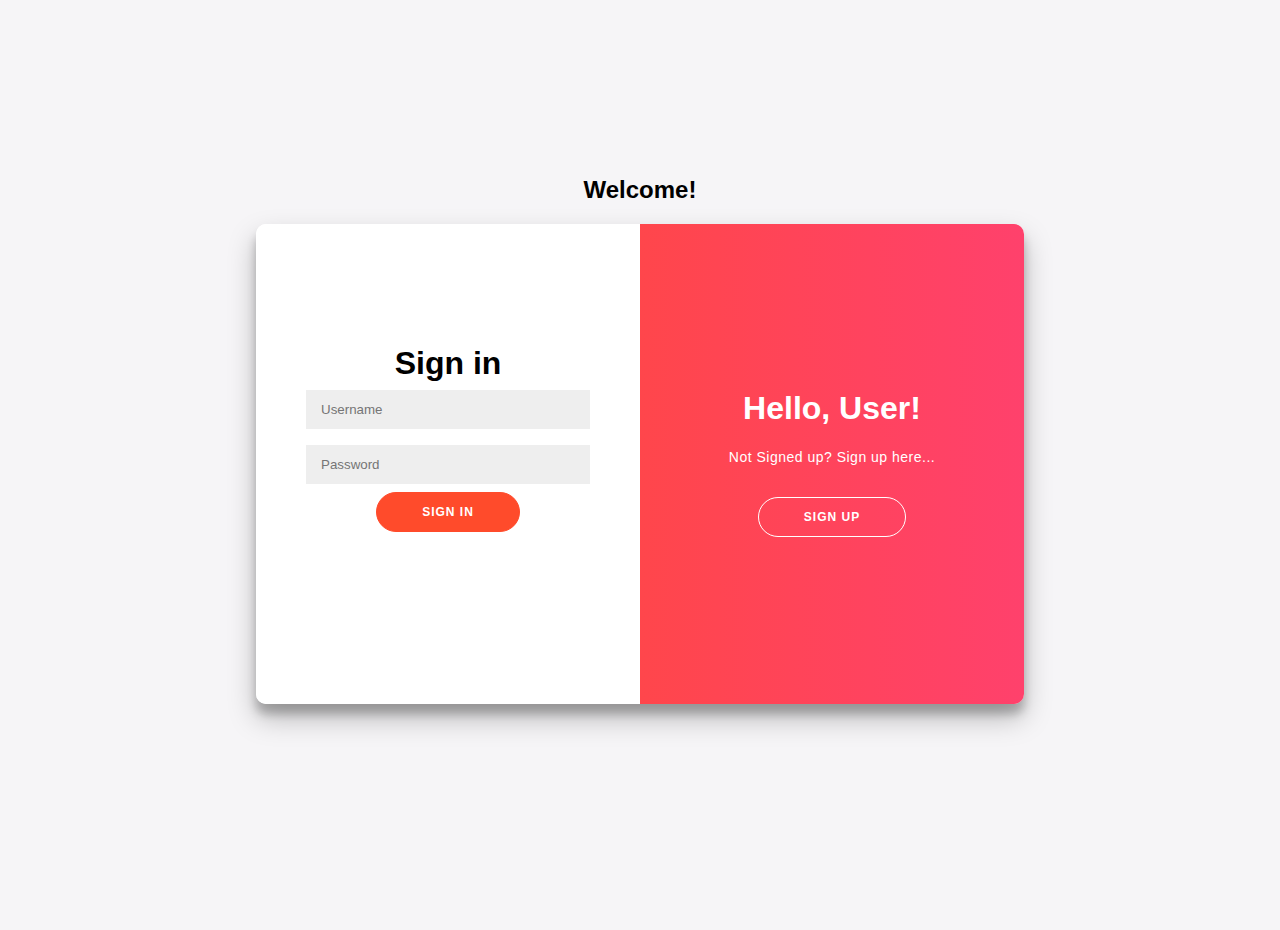
==== index.html @ 39256166 "adding login screen" ====
<html>
  <head>
    <title>Welcome</title>
    <meta name="viewport" content="width=device-width, initial-scale=1.0">
    <link rel="stylesheet" href="css/index.css">
    <script src="js/jquery-3.3.1.min.js"></script>  
    <script src="js/axios.min.js"></script>

   
  </head>
  <body>


    <h2>Welcome!</h2>
    
    <div class="container" id="container">
        <div class="form-container sign-up-container">
            <form action="#">
                <h1>Create Account</h1>
                <input type="text" placeholder="Name" />
                <input type="email" placeholder="Email" />
                <input type="password" placeholder="Password" />
                <button>Sign Up</button>

            </form>
        </div>

        

        <div class="form-container sign-in-container">
            <form action="" method="post">
                <h1>Sign in</h1>
                <input id="username" type="text" placeholder="Username" name="username" />
                <input id="password" type="password" placeholder="Password" name="password"  />
               
                <button  onclick="begin()" type="button" value="Login">Sign In</button>
                <div id="spinner"></div>
                <p id ="error-output" class="error" ></p>
               
            </form>
            
        </div>
        <div id="spinner"></div>
        <div class="overlay-container">
            <div class="overlay">
                <div class="overlay-panel overlay-left">
                    <h1>Welcome Back!</h1>
                    <p>Login with your ID</p>
                    <button class="ghost" id="signIn">Sign In</button>
                </div>
                <div class="overlay-panel overlay-right">
                    <h1>Hello, User!</h1>
                    <p>Not Signed up? Sign up here...</p>
                    <button class="ghost" id="signUp">Sign Up</button>
                </div>
            </div>
        </div>
    </div>

    

    <script src='js/index.js'></script>
    

  </body>
</html>
---- css/index.css ----
* {
	box-sizing: border-box;
}

body {
	background: #f6f5f7;
	display: flex;
	justify-content: center;
	align-items: center;
	flex-direction: column;
	font-family: 'Montserrat', sans-serif;
	height: 100vh;
	margin: -20px 0 50px;
}

h1 {
	font-weight: bold;
	margin: 0;
}

h2 {
	text-align: center;
}

p {
	font-size: 14px;
	font-weight: 100;
	line-height: 20px;
	letter-spacing: 0.5px;
	margin: 20px 0 30px;
}

span {
	font-size: 12px;
}

a {
	color: #333;
	font-size: 14px;
	text-decoration: none;
	margin: 15px 0;
}

button {
	border-radius: 20px;
	border: 1px solid #FF4B2B;
	background-color: #FF4B2B;
	color: #FFFFFF;
	font-size: 12px;
	font-weight: bold;
	padding: 12px 45px;
	letter-spacing: 1px;
	text-transform: uppercase;
	transition: transform 80ms ease-in;
}

button:active {
	transform: scale(0.95);
}

button:focus {
	outline: none;
}

button.ghost {
	background-color: transparent;
	border-color: #FFFFFF;
}

form {
	background-color: #FFFFFF;
	display: flex;
	align-items: center;
	justify-content: center;
	flex-direction: column;
	padding: 0 50px;
	height: 100%;
	text-align: center;
}

input {
	background-color: #eee;
	border: none;
	padding: 12px 15px;
	margin: 8px 0;
	width: 100%;
}

.container {
	background-color: #fff;
	border-radius: 10px;
  	box-shadow: 0 14px 28px rgba(0,0,0,0.25), 
			0 10px 10px rgba(0,0,0,0.22);
	position: relative;
	overflow: hidden;
	width: 768px;
	max-width: 100%;
	min-height: 480px;
}

.form-container {
	position: absolute;
	top: 0;
	height: 100%;
	transition: all 0.6s ease-in-out;
}

.sign-in-container {
	left: 0;
	width: 50%;
	z-index: 2;
}

.container.right-panel-active .sign-in-container {
	transform: translateX(100%);
}

.sign-up-container {
	left: 0;
	width: 50%;
	opacity: 0;
	z-index: 1;
}

.container.right-panel-active .sign-up-container {
	transform: translateX(100%);
	opacity: 1;
	z-index: 5;
	animation: show 0.6s;
}

@keyframes show {
	0%, 49.99% {
		opacity: 0;
		z-index: 1;
	}
	
	50%, 100% {
		opacity: 1;
		z-index: 5;
	}
}

.overlay-container {
	position: absolute;
	top: 0;
	left: 50%;
	width: 50%;
	height: 100%;
	overflow: hidden;
	transition: transform 0.6s ease-in-out;
	z-index: 100;
}

.container.right-panel-active .overlay-container{
	transform: translateX(-100%);
}

.overlay {
	background: #FF416C;
	background: -webkit-linear-gradient(to right, #FF4B2B, #FF416C);
	background: linear-gradient(to right, #FF4B2B, #FF416C);
	background-repeat: no-repeat;
	background-size: cover;
	background-position: 0 0;
	color: #FFFFFF;
	position: relative;
	left: -100%;
	height: 100%;
	width: 200%;
  	transform: translateX(0);
	transition: transform 0.6s ease-in-out;
}

.container.right-panel-active .overlay {
  	transform: translateX(50%);
}

.overlay-panel {
	position: absolute;
	display: flex;
	align-items: center;
	justify-content: center;
	flex-direction: column;
	padding: 0 40px;
	text-align: center;
	top: 0;
	height: 100%;
	width: 50%;
	transform: translateX(0);
	transition: transform 0.6s ease-in-out;
}

.overlay-left {
	transform: translateX(-20%);
}

.container.right-panel-active .overlay-left {
	transform: translateX(0);
}

.overlay-right {
	right: 0;
	transform: translateX(0);
}

.container.right-panel-active .overlay-right {
	transform: translateX(20%);
}

.social-container {
	margin: 20px 0;
}

.social-container a {
	border: 1px solid #DDDDDD;
	border-radius: 50%;
	display: inline-flex;
	justify-content: center;
	align-items: center;
	margin: 0 5px;
	height: 40px;
	width: 40px;
}

footer {
    background-color: #222;
    color: #fff;
    font-size: 14px;
    bottom: 0;
    position: fixed;
    left: 0;
    right: 0;
    text-align: center;
    z-index: 999;
}

footer p {
    margin: 10px 0;
}

footer i {
    color: red;
}

footer a {
    color: #3c97bf;
    text-decoration: none;
}



#spinner{
  display: none;
  width: 38px;
  height: 38px;

  border: 2px solid #f3f3f3;
  border-top:3px solid #f25a41;
  border-radius: 100%;


  margin: 8px 0;

  animation: spin 1s infinite linear;
}

@keyframes spin {
  from {
      transform: rotate(0deg);
  } to {
      transform: rotate(360deg);
  }
}

#spinner.show {
  display: block;
}
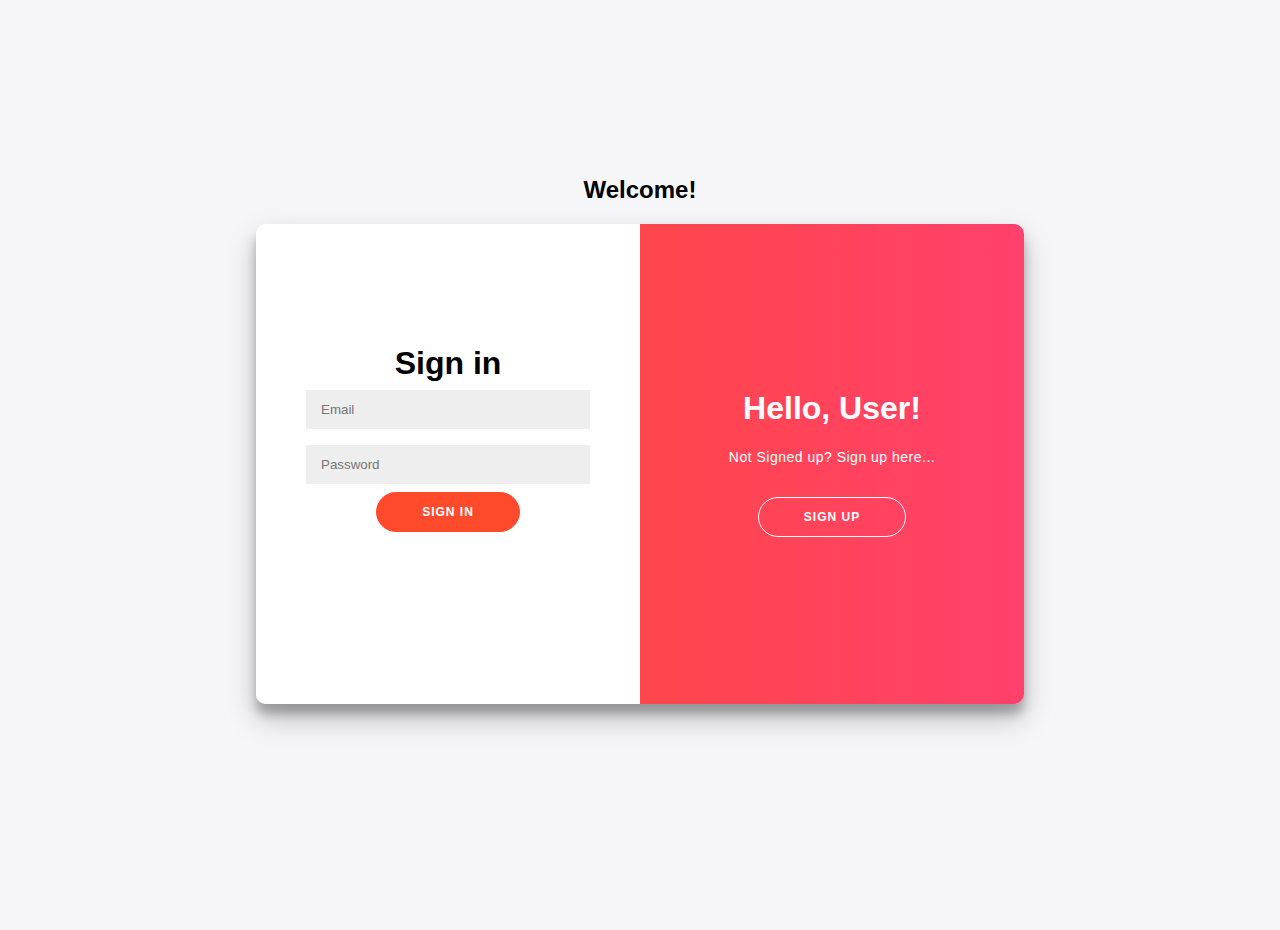
==== commit a0468bf9: "register api changes" ====
--- a/index.html
+++ b/index.html
@@ -2,7 +2,7 @@
   <head>
     <title>Welcome</title>
     <meta name="viewport" content="width=device-width, initial-scale=1.0">
-    <link rel="stylesheet" href="css/index.css">
+    <link rel="stylesheet" href="css/style.css">
     <script src="js/jquery-3.3.1.min.js"></script>  
     <script src="js/axios.min.js"></script>
 
@@ -17,11 +17,14 @@
         <div class="form-container sign-up-container">
             <form action="#">
                 <h1>Create Account</h1>
-                <input type="text" placeholder="Name" />
-                <input type="email" placeholder="Email" />
-                <input type="password" placeholder="Password" />
-                <button>Sign Up</button>
-
+                <input id='name_' type="text" placeholder="Name" />
+                <inputid id='email_'  type="email" placeholder="Email" />
+                <input id='password_' type="password" placeholder="Password" />
+                <input id='card_num_' type="number" placeholder="VISA Card Number" />
+                <input id='budget_' type="number" placeholder="Your Monthly Budget in INR" />
+                <button  onclick="register()" >Sign Up</button>
+                <div id="spinner"></div>
+                <p id ="error-output" class="error" ></p>
             </form>
         </div>
 
@@ -30,10 +33,10 @@
         <div class="form-container sign-in-container">
             <form action="" method="post">
                 <h1>Sign in</h1>
-                <input id="username" type="text" placeholder="Username" name="username" />
+                <input id="email" type="email" placeholder="Email" name="email" />
                 <input id="password" type="password" placeholder="Password" name="password"  />
                
-                <button  onclick="begin()" type="button" value="Login">Sign In</button>
+                <button  onclick="login()" type="button" value="Login">Sign In</button>
                 <div id="spinner"></div>
                 <p id ="error-output" class="error" ></p>
                
@@ -59,7 +62,7 @@
 
     
 
-    <script src='js/index.js'></script>
+    <script src='js/main.js'></script>
     
 
   </body>
--- a/css/style.css
+++ b/css/style.css
@@ -0,0 +1,279 @@
+
+* {
+	box-sizing: border-box;
+}
+
+body {
+	background: #f6f5f7;
+	display: flex;
+	justify-content: center;
+	align-items: center;
+	flex-direction: column;
+	font-family: 'Montserrat', sans-serif;
+	height: 100vh;
+	margin: -20px 0 50px;
+}
+
+h1 {
+	font-weight: bold;
+	margin: 0;
+}
+
+h2 {
+	text-align: center;
+}
+
+p {
+	font-size: 14px;
+	font-weight: 100;
+	line-height: 20px;
+	letter-spacing: 0.5px;
+	margin: 20px 0 30px;
+}
+
+span {
+	font-size: 12px;
+}
+
+a {
+	color: #333;
+	font-size: 14px;
+	text-decoration: none;
+	margin: 15px 0;
+}
+
+button {
+	border-radius: 20px;
+	border: 1px solid #FF4B2B;
+	background-color: #FF4B2B;
+	color: #FFFFFF;
+	font-size: 12px;
+	font-weight: bold;
+	padding: 12px 45px;
+	letter-spacing: 1px;
+	text-transform: uppercase;
+	transition: transform 80ms ease-in;
+}
+
+button:active {
+	transform: scale(0.95);
+}
+
+button:focus {
+	outline: none;
+}
+
+button.ghost {
+	background-color: transparent;
+	border-color: #FFFFFF;
+}
+
+form {
+	background-color: #FFFFFF;
+	display: flex;
+	align-items: center;
+	justify-content: center;
+	flex-direction: column;
+	padding: 0 50px;
+	height: 100%;
+	text-align: center;
+}
+
+input {
+	background-color: #eee;
+	border: none;
+	padding: 12px 15px;
+	margin: 8px 0;
+	width: 100%;
+}
+
+.container {
+	background-color: #fff;
+	border-radius: 10px;
+  	box-shadow: 0 14px 28px rgba(0,0,0,0.25), 
+			0 10px 10px rgba(0,0,0,0.22);
+	position: relative;
+	overflow: hidden;
+	width: 768px;
+	max-width: 100%;
+	min-height: 480px;
+}
+
+.form-container {
+	position: absolute;
+	top: 0;
+	height: 100%;
+	transition: all 0.6s ease-in-out;
+}
+
+.sign-in-container {
+	left: 0;
+	width: 50%;
+	z-index: 2;
+}
+
+.container.right-panel-active .sign-in-container {
+	transform: translateX(100%);
+}
+
+.sign-up-container {
+	left: 0;
+	width: 50%;
+	opacity: 0;
+	z-index: 1;
+}
+
+.container.right-panel-active .sign-up-container {
+	transform: translateX(100%);
+	opacity: 1;
+	z-index: 5;
+	animation: show 0.6s;
+}
+
+@keyframes show {
+	0%, 49.99% {
+		opacity: 0;
+		z-index: 1;
+	}
+	
+	50%, 100% {
+		opacity: 1;
+		z-index: 5;
+	}
+}
+
+.overlay-container {
+	position: absolute;
+	top: 0;
+	left: 50%;
+	width: 50%;
+	height: 100%;
+	overflow: hidden;
+	transition: transform 0.6s ease-in-out;
+	z-index: 100;
+}
+
+.container.right-panel-active .overlay-container{
+	transform: translateX(-100%);
+}
+
+.overlay {
+	background: #FF416C;
+	background: -webkit-linear-gradient(to right, #FF4B2B, #FF416C);
+	background: linear-gradient(to right, #FF4B2B, #FF416C);
+	background-repeat: no-repeat;
+	background-size: cover;
+	background-position: 0 0;
+	color: #FFFFFF;
+	position: relative;
+	left: -100%;
+	height: 100%;
+	width: 200%;
+  	transform: translateX(0);
+	transition: transform 0.6s ease-in-out;
+}
+
+.container.right-panel-active .overlay {
+  	transform: translateX(50%);
+}
+
+.overlay-panel {
+	position: absolute;
+	display: flex;
+	align-items: center;
+	justify-content: center;
+	flex-direction: column;
+	padding: 0 40px;
+	text-align: center;
+	top: 0;
+	height: 100%;
+	width: 50%;
+	transform: translateX(0);
+	transition: transform 0.6s ease-in-out;
+}
+
+.overlay-left {
+	transform: translateX(-20%);
+}
+
+.container.right-panel-active .overlay-left {
+	transform: translateX(0);
+}
+
+.overlay-right {
+	right: 0;
+	transform: translateX(0);
+}
+
+.container.right-panel-active .overlay-right {
+	transform: translateX(20%);
+}
+
+.social-container {
+	margin: 20px 0;
+}
+
+.social-container a {
+	border: 1px solid #DDDDDD;
+	border-radius: 50%;
+	display: inline-flex;
+	justify-content: center;
+	align-items: center;
+	margin: 0 5px;
+	height: 40px;
+	width: 40px;
+}
+
+footer {
+    background-color: #222;
+    color: #fff;
+    font-size: 14px;
+    bottom: 0;
+    position: fixed;
+    left: 0;
+    right: 0;
+    text-align: center;
+    z-index: 999;
+}
+
+footer p {
+    margin: 10px 0;
+}
+
+footer i {
+    color: red;
+}
+
+footer a {
+    color: #3c97bf;
+    text-decoration: none;
+}
+
+
+
+#spinner{
+  display: none;
+  width: 38px;
+  height: 38px;
+
+  border: 2px solid #f3f3f3;
+  border-top:3px solid #f25a41;
+  border-radius: 100%;
+
+
+  margin: 8px 0;
+
+  animation: spin 1s infinite linear;
+}
+
+@keyframes spin {
+  from {
+      transform: rotate(0deg);
+  } to {
+      transform: rotate(360deg);
+  }
+}
+
+#spinner.show {
+  display: block;
+}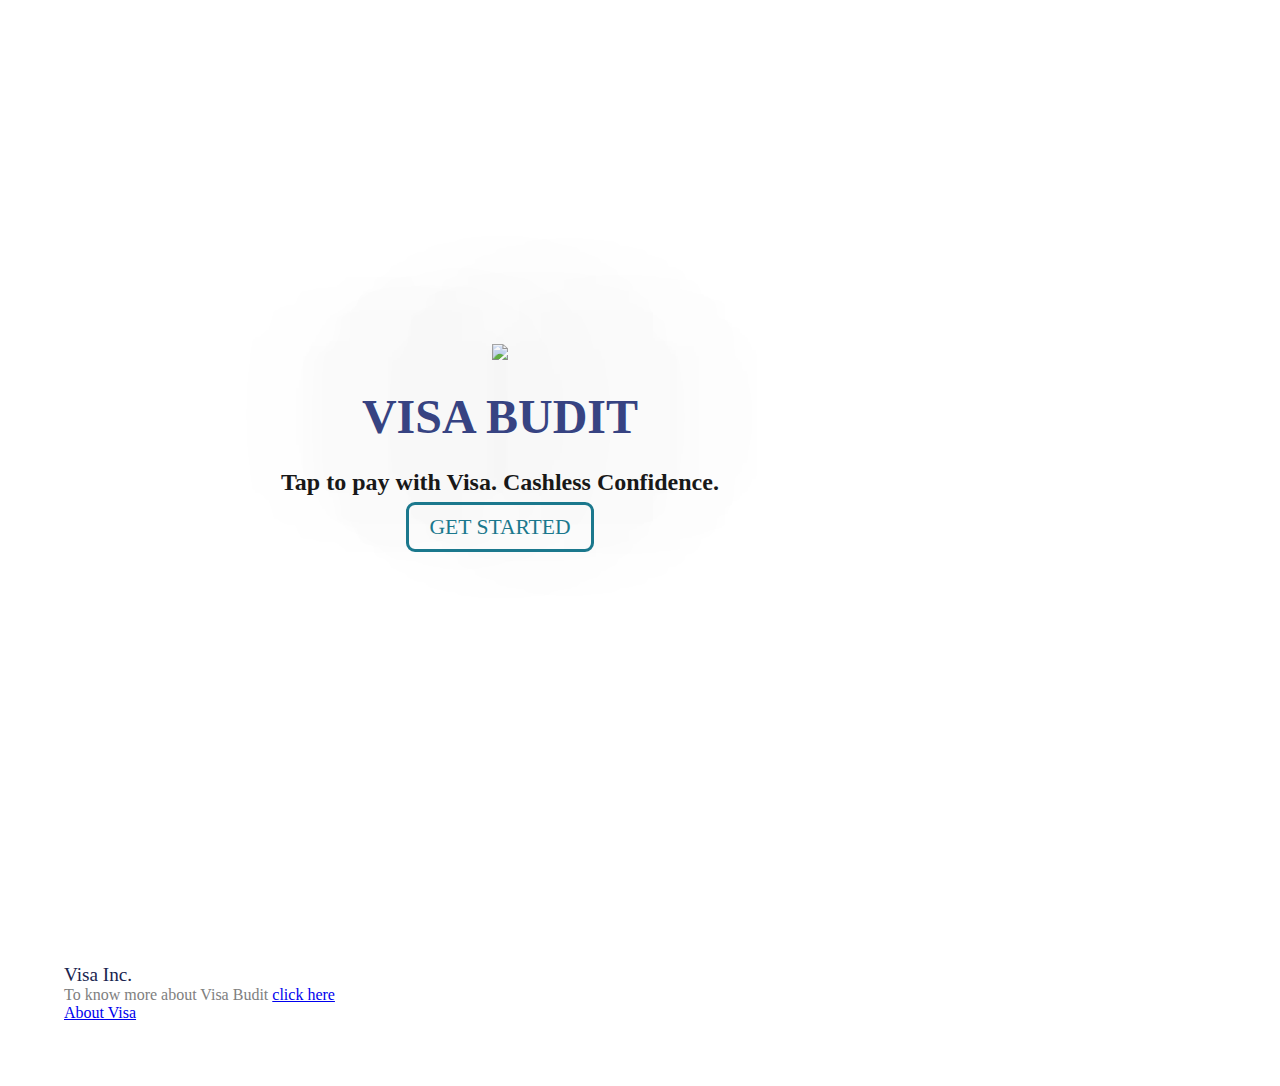
==== commit ec7c9670: "integrating whole project" ====
--- a/index.html
+++ b/index.html
@@ -1,70 +1,28 @@
-<html>
-  <head>
-    <title>Welcome</title>
-    <meta name="viewport" content="width=device-width, initial-scale=1.0">
-    <link rel="stylesheet" href="css/style.css">
-    <script src="js/jquery-3.3.1.min.js"></script>  
-    <script src="js/axios.min.js"></script>
-
-   
-  </head>
-  <body>
-
-
-    <h2>Welcome!</h2>
-    
-    <div class="container" id="container">
-        <div class="form-container sign-up-container">
-            <form action="#">
-                <h1>Create Account</h1>
-                <input id='name_' type="text" placeholder="Name" />
-                <inputid id='email_'  type="email" placeholder="Email" />
-                <input id='password_' type="password" placeholder="Password" />
-                <input id='card_num_' type="number" placeholder="VISA Card Number" />
-                <input id='budget_' type="number" placeholder="Your Monthly Budget in INR" />
-                <button  onclick="register()" >Sign Up</button>
-                <div id="spinner"></div>
-                <p id ="error-output" class="error" ></p>
-            </form>
-        </div>
-
-        
-
-        <div class="form-container sign-in-container">
-            <form action="" method="post">
-                <h1>Sign in</h1>
-                <input id="email" type="email" placeholder="Email" name="email" />
-                <input id="password" type="password" placeholder="Password" name="password"  />
-               
-                <button  onclick="login()" type="button" value="Login">Sign In</button>
-                <div id="spinner"></div>
-                <p id ="error-output" class="error" ></p>
-               
-            </form>
-            
-        </div>
-        <div id="spinner"></div>
-        <div class="overlay-container">
-            <div class="overlay">
-                <div class="overlay-panel overlay-left">
-                    <h1>Welcome Back!</h1>
-                    <p>Login with your ID</p>
-                    <button class="ghost" id="signIn">Sign In</button>
-                </div>
-                <div class="overlay-panel overlay-right">
-                    <h1>Hello, User!</h1>
-                    <p>Not Signed up? Sign up here...</p>
-                    <button class="ghost" id="signUp">Sign Up</button>
-                </div>
-            </div>
-        </div>
-    </div>
-
-    
-
-    <script src='js/main.js'></script>
-    
-
-  </body>
+<!DOCtype html>
+<head>
+<title>VISA BUDIT</title>
+<link rel="stylesheet" type="text/css" href="styles/Full_screen.css"/>
+</head>
+<style>
+</style>
+<body>
+<section class="intro">
+<div class="inner">
+<div class="content">
+<img src="https://images.unsplash.com/photo-1560472355-536de3962603?ixid=MnwxMjA3fDB8MHxzZWFyY2h8MXx8dmlzYSUyMGNhcmR8ZW58MHx8MHx8&ixlib=rb-1.2.1&auto=format&fit=crop&w=500&q=60";>
+<p>
+<h1>VISA BUDIT</h1>
+<h2>Tap to pay with Visa.
+Cashless Confidence.</h2>
+<a class="btn" href="sign_in_up.html" >Get Started</a>
+</p>
+</div>
+</div>
+</section>
+<div class="vi"><font color="#19244f">Visa Inc.</font></div>
+<div class="links">
+<div><font color="grey" type="courier new"> To know more about Visa Budit </font><a href="htmlfiles/know_more.html">click here</a></div>
+<div><font color="grey" type="courier new"> </font><a href="https://www.visa.co.in/about-visa.html">About Visa</a></div>
+</div>
+</body>
 </html>
-
--- a/styles/Full_screen.css
+++ b/styles/Full_screen.css
@@ -0,0 +1,96 @@
+@import url("https://fonts.googleapis.com/css?family=Raleway");
+@import url("https://fonts.googleapis.com/css?family=Oswald");
+
+html,
+body {
+margin: 0;
+padding: 0;
+height: 100%;
+width: 100%;
+}
+.intro {
+height: 100%;
+width: 100%;
+margin: auto;
+background-image: url("https://images.unsplash.com/photo-1556740720-776b84291f8e?ixid=MnwxMjA3fDB8MHxwaG90by1wYWdlfHx8fGVufDB8fHx8&ixlib=rb-1.2.1&auto=format&fit=crop&w=751&q=80");
+display: table;
+top: 0;
+background-size: cover;
+}
+
+.intro .inner {
+display: table-cell;
+vertical-align: middle;
+}
+
+.content {
+max-width: 500px;
+margin: 0 auto;
+text-align: center;
+padding: 50px;
+margin: 200px;
+background-color: white;
+opacity: 0.9;
+}
+
+.content h1 {
+font-family: Verdana;
+color: #222f75;
+text-shadow: 0px 0px 300px #000;
+font-size: 300%;
+margin: 5%;
+}
+
+.btn {
+border-radius: 9px;
+font-family: Verdana;
+color: #036a81;
+font-size: 135%;
+padding: 10px 20px;
+border: solid #036a81 3px;
+text-transform: uppercase;
+text-decoration: none;
+margin: 5%;
+}
+.links {
+padding-left: 5%;
+padding-bottom: 5%;
+}
+
+.btn:hover {
+color: grey;
+border: solid grey 3px;
+}
+.vi {
+font-size: 120%;
+padding-top: 5%;
+padding-left: 5%;
+}
+.p {
+font-size: 160%;
+line-height: 210%;
+text-align: justify;
+margin: 30px;
+font-family: Verdana;
+margin: 5%;
+color: #000000;
+}
+
+ul li {
+text-size: 160;
+}
+
+@media screen and (max-width: 768px) {
+.content h1 {
+font-size: 250%;
+}
+.btn {
+font-size: 110%;
+padding: 7px 15px;
+}
+p {
+font-size: 100%;
+line-height: 160%;
+}
+}
+
